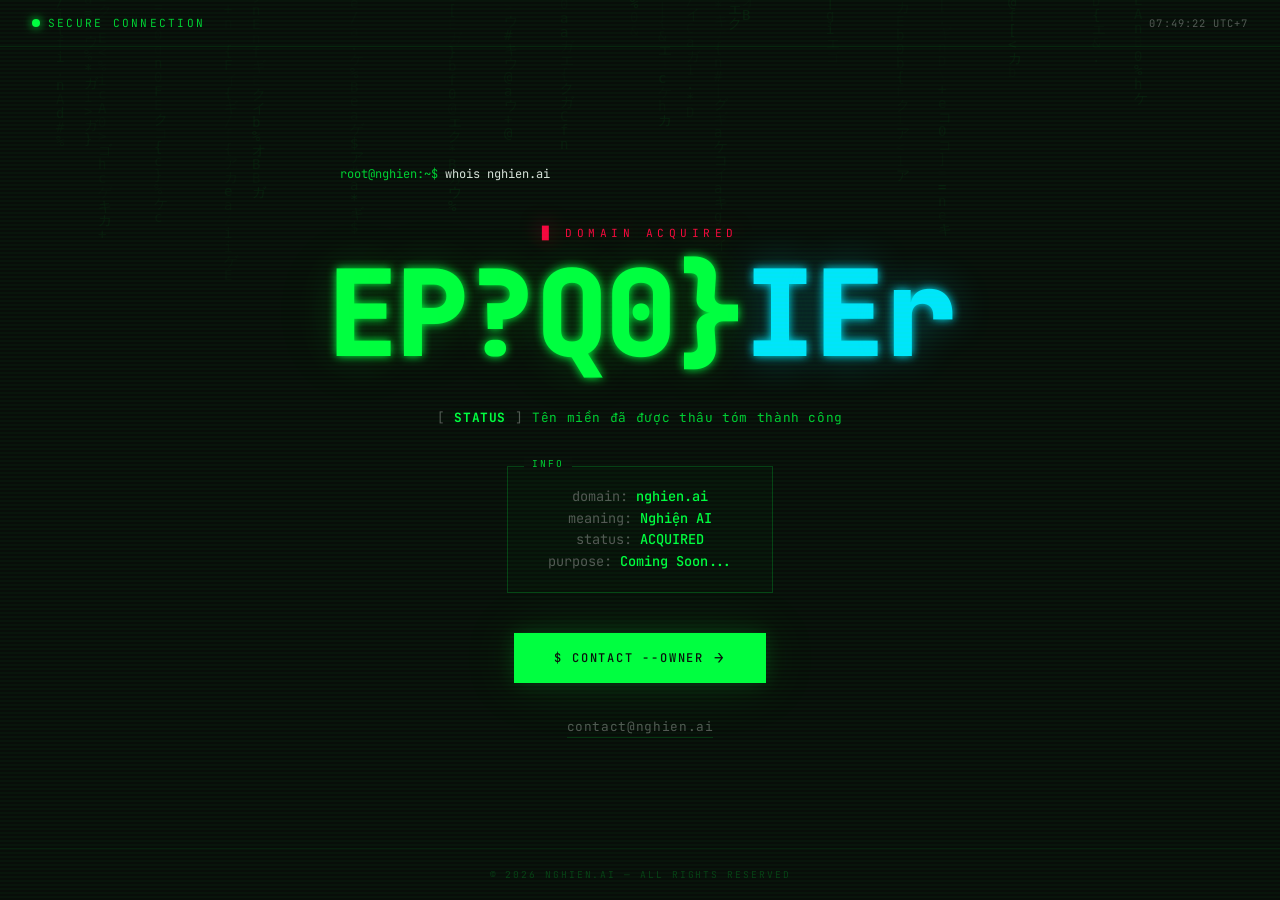
==== index.html @ be22733d "nghien.ai - domain acquired with hacker effect Co-Authored-By: Claude Opus 4.6 <noreply@anthropic.co" ====
<!DOCTYPE html>
<html lang="vi">
<head>
  <meta charset="UTF-8">
  <meta name="viewport" content="width=device-width, initial-scale=1.0">

  <title>nghien.ai — Domain Acquired</title>
  <meta name="description" content="nghien.ai — tên miền .ai premium đã được thâu tóm.">
  <meta name="robots" content="index, follow">
  <link rel="canonical" href="https://nghien.ai/">

  <!-- Open Graph -->
  <meta property="og:title" content="nghien.ai — Domain Acquired">
  <meta property="og:description" content="nghien.ai đã được thâu tóm. Coming soon.">
  <meta property="og:type" content="website">
  <meta property="og:url" content="https://nghien.ai/">

  <!-- Favicon -->
  <link rel="icon" href="./favicon.svg" type="image/svg+xml">

  <style>
    @import url('https://fonts.googleapis.com/css2?family=JetBrains+Mono:wght@300;400;500;700;800&family=Share+Tech+Mono&display=swap');

    * { margin: 0; padding: 0; box-sizing: border-box; }

    :root {
      --bg: #0a0a0a;
      --green: #00ff41;
      --green-dim: #00cc33;
      --green-dark: #003300;
      --green-glow: rgba(0, 255, 65, 0.15);
      --red: #ff0040;
      --cyan: #00e5ff;
      --white: #e0e0e0;
      --gray: #555;
      --mono: 'JetBrains Mono', 'Share Tech Mono', monospace;
    }

    html { font-size: 16px; }

    body {
      font-family: var(--mono);
      background: var(--bg);
      color: var(--green);
      min-height: 100dvh;
      display: flex;
      flex-direction: column;
      align-items: center;
      justify-content: center;
      overflow: hidden;
      position: relative;
    }

    /* Scanline effect */
    body::before {
      content: "";
      position: fixed;
      inset: 0;
      background: repeating-linear-gradient(
        0deg,
        transparent,
        transparent 2px,
        rgba(0, 255, 65, 0.03) 2px,
        rgba(0, 255, 65, 0.03) 4px
      );
      pointer-events: none;
      z-index: 100;
    }

    /* CRT flicker */
    body::after {
      content: "";
      position: fixed;
      inset: 0;
      background: rgba(0, 255, 65, 0.02);
      pointer-events: none;
      z-index: 101;
      animation: flicker 0.15s infinite;
    }

    @keyframes flicker {
      0% { opacity: 0.97; }
      5% { opacity: 0.9; }
      10% { opacity: 0.98; }
      15% { opacity: 0.92; }
      20% { opacity: 0.99; }
      50% { opacity: 0.96; }
      80% { opacity: 0.98; }
      100% { opacity: 0.97; }
    }

    /* Matrix rain canvas */
    #matrix-canvas {
      position: fixed;
      inset: 0;
      z-index: 0;
      opacity: 0.12;
    }

    /* Glitch overlay */
    .glitch-overlay {
      position: fixed;
      inset: 0;
      z-index: 2;
      pointer-events: none;
      animation: glitchOverlay 8s infinite;
    }

    @keyframes glitchOverlay {
      0%, 95%, 100% { opacity: 0; }
      96% {
        opacity: 1;
        background: linear-gradient(
          transparent 0%,
          rgba(0, 255, 65, 0.05) 40%,
          rgba(0, 255, 65, 0.1) 40.5%,
          transparent 41%,
          transparent 100%
        );
        transform: translateY(-30vh);
      }
      97% { transform: translateY(10vh); }
      98% { transform: translateY(-15vh); opacity: 0.5; }
    }

    /* Top bar */
    .topbar {
      position: fixed;
      top: 0;
      left: 0;
      right: 0;
      display: flex;
      justify-content: space-between;
      align-items: center;
      padding: 1rem 2rem;
      z-index: 10;
      border-bottom: 1px solid rgba(0, 255, 65, 0.1);
      opacity: 0;
      animation: fadeIn 0.5s ease 3s forwards;
    }

    .topbar-left {
      display: flex;
      align-items: center;
      gap: 0.5rem;
    }

    .topbar-dot {
      width: 8px;
      height: 8px;
      border-radius: 50%;
      background: var(--green);
      box-shadow: 0 0 10px var(--green), 0 0 20px var(--green-glow);
      animation: blink 1s steps(1) infinite;
    }

    @keyframes blink {
      0%, 100% { opacity: 1; }
      50% { opacity: 0; }
    }

    .topbar-label {
      font-size: 0.7rem;
      letter-spacing: 0.2em;
      text-transform: uppercase;
      color: var(--green-dim);
    }

    .topbar-right {
      font-size: 0.65rem;
      color: var(--gray);
      letter-spacing: 0.1em;
    }

    /* Main container */
    .container {
      position: relative;
      z-index: 5;
      text-align: center;
      padding: 2rem;
      max-width: 900px;
      width: 100%;
    }

    /* Terminal prompt lines */
    .terminal-lines {
      text-align: left;
      max-width: 600px;
      margin: 0 auto 2.5rem;
      font-size: 0.75rem;
      color: var(--gray);
      line-height: 1.8;
      opacity: 0;
      animation: fadeIn 0.3s ease 0.5s forwards;
    }

    .terminal-lines .line {
      opacity: 0;
      white-space: nowrap;
      overflow: hidden;
    }

    .terminal-lines .prompt {
      color: var(--green-dim);
    }

    .terminal-lines .cmd {
      color: var(--white);
    }

    .terminal-lines .success {
      color: var(--green);
    }

    .terminal-lines .warn {
      color: #ffaa00;
    }

    .terminal-lines .err {
      color: var(--red);
    }

    /* ACQUIRED title */
    .acquired-label {
      font-size: 0.7rem;
      letter-spacing: 0.4em;
      text-transform: uppercase;
      color: var(--red);
      margin-bottom: 0.8rem;
      opacity: 0;
      animation: fadeIn 0.3s ease 3.2s forwards;
      text-shadow: 0 0 20px rgba(255, 0, 64, 0.5);
    }

    .domain {
      font-family: var(--mono);
      font-size: clamp(2.8rem, 11vw, 7.5rem);
      font-weight: 800;
      line-height: 1;
      letter-spacing: -0.02em;
      white-space: nowrap;
      margin-bottom: 0.3em;
      position: relative;
      color: var(--green);
      text-shadow:
        0 0 10px var(--green),
        0 0 40px var(--green-glow),
        0 0 80px rgba(0, 255, 65, 0.08);
    }

    .domain .char {
      display: inline-block;
      opacity: 0;
      animation: hackReveal 0.1s steps(1) forwards;
    }

    .domain .dot {
      color: var(--cyan);
      text-shadow: 0 0 10px var(--cyan), 0 0 40px rgba(0, 229, 255, 0.3);
    }

    .domain .tld {
      color: var(--cyan);
      text-shadow: 0 0 10px var(--cyan), 0 0 40px rgba(0, 229, 255, 0.3);
    }

    @keyframes hackReveal {
      to { opacity: 1; }
    }

    /* Glitch effect on domain */
    .domain:hover {
      animation: glitchText 0.3s linear;
    }

    @keyframes glitchText {
      0% { transform: translate(0); }
      20% { transform: translate(-3px, 2px); text-shadow: 3px 0 var(--red), -3px 0 var(--cyan); }
      40% { transform: translate(3px, -1px); text-shadow: -3px 0 var(--red), 3px 0 var(--cyan); }
      60% { transform: translate(-1px, 1px); text-shadow: 2px 0 var(--red), -2px 0 var(--cyan); }
      80% { transform: translate(2px, -2px); text-shadow: -2px 0 var(--red), 2px 0 var(--cyan); }
      100% { transform: translate(0); text-shadow: 0 0 10px var(--green), 0 0 40px var(--green-glow); }
    }

    /* Status line */
    .status-line {
      font-size: 0.8rem;
      color: var(--green-dim);
      margin-bottom: 2.5rem;
      opacity: 0;
      animation: fadeIn 0.5s ease 3.5s forwards;
      letter-spacing: 0.05em;
    }

    .status-line .bracket {
      color: var(--gray);
    }

    .status-line .highlight {
      color: var(--green);
      font-weight: 700;
      text-shadow: 0 0 8px var(--green-glow);
    }

    /* Info box */
    .info-box {
      display: inline-block;
      border: 1px solid rgba(0, 255, 65, 0.2);
      padding: 1.2rem 2.5rem;
      margin-bottom: 2.5rem;
      position: relative;
      opacity: 0;
      animation: fadeIn 0.5s ease 3.8s forwards;
      background: rgba(0, 255, 65, 0.02);
    }

    .info-box::before {
      content: "/* ";
      position: absolute;
      top: -0.6rem;
      left: 1rem;
      background: var(--bg);
      padding: 0 0.5rem;
      font-size: 0.65rem;
      color: var(--gray);
    }

    .info-box::after {
      content: " */";
      position: absolute;
      top: -0.6rem;
      left: 2.5rem;
      background: var(--bg);
      padding: 0 0.5rem;
      font-size: 0.65rem;
      color: var(--gray);
    }

    .info-box::before {
      content: "INFO";
      color: var(--green-dim);
      font-size: 0.6rem;
      letter-spacing: 0.2em;
    }

    .info-box::after {
      content: none;
    }

    .info-text {
      font-size: 0.85rem;
      color: var(--white);
      line-height: 1.6;
    }

    .info-text .val {
      color: var(--green);
      font-weight: 500;
    }

    .info-text .key {
      color: var(--gray);
    }

    /* CTA */
    .cta-wrap {
      margin-bottom: 2rem;
      opacity: 0;
      animation: fadeIn 0.5s ease 4.2s forwards;
    }

    .cta {
      display: inline-flex;
      align-items: center;
      gap: 0.6rem;
      font-family: var(--mono);
      font-size: 0.75rem;
      font-weight: 500;
      letter-spacing: 0.15em;
      text-transform: uppercase;
      text-decoration: none;
      color: var(--bg);
      background: var(--green);
      padding: 0.9rem 2.5rem;
      border: none;
      cursor: pointer;
      position: relative;
      transition: all 0.3s ease;
      box-shadow: 0 0 20px var(--green-glow), 0 0 60px rgba(0, 255, 65, 0.1);
    }

    .cta:hover {
      background: var(--cyan);
      box-shadow: 0 0 30px rgba(0, 229, 255, 0.3), 0 0 80px rgba(0, 229, 255, 0.15);
      transform: translateY(-2px);
    }

    .cta .arrow {
      transition: transform 0.3s ease;
      font-size: 1rem;
    }

    .cta:hover .arrow {
      transform: translateX(4px);
    }

    /* Contact */
    .contact {
      opacity: 0;
      animation: fadeIn 0.5s ease 4.5s forwards;
    }

    .contact a {
      font-family: var(--mono);
      font-size: 0.8rem;
      color: var(--gray);
      text-decoration: none;
      letter-spacing: 0.05em;
      transition: color 0.3s ease, text-shadow 0.3s ease;
      border-bottom: 1px solid rgba(0, 255, 65, 0.15);
      padding-bottom: 2px;
    }

    .contact a:hover {
      color: var(--green);
      text-shadow: 0 0 8px var(--green-glow);
      border-color: var(--green);
    }

    /* Footer */
    .footer {
      position: fixed;
      bottom: 0;
      left: 0;
      right: 0;
      display: flex;
      justify-content: center;
      padding: 1.2rem 2rem;
      z-index: 10;
      border-top: 1px solid rgba(0, 255, 65, 0.05);
      opacity: 0;
      animation: fadeIn 0.5s ease 4.8s forwards;
    }

    .footer-text {
      font-size: 0.6rem;
      letter-spacing: 0.2em;
      text-transform: uppercase;
      color: rgba(0, 255, 65, 0.2);
    }

    /* Animations */
    @keyframes fadeIn {
      from { opacity: 0; }
      to { opacity: 1; }
    }

    @keyframes typeIn {
      from { width: 0; }
      to { width: 100%; }
    }

    /* Responsive */
    @media (max-width: 640px) {
      .topbar { padding: 0.8rem 1.2rem; }
      .container { padding: 1.5rem; }
      .info-box { padding: 1rem 1.5rem; }
      .terminal-lines { font-size: 0.6rem; padding: 0 0.5rem; }
      .cta { width: 100%; justify-content: center; }
    }
  </style>
</head>
<body>

  <!-- Matrix rain -->
  <canvas id="matrix-canvas" aria-hidden="true"></canvas>

  <!-- Glitch overlay -->
  <div class="glitch-overlay" aria-hidden="true"></div>

  <!-- Top bar -->
  <header class="topbar">
    <div class="topbar-left">
      <span class="topbar-dot"></span>
      <span class="topbar-label">Secure Connection</span>
    </div>
    <span class="topbar-right" id="clock"></span>
  </header>

  <main class="container">

    <!-- Terminal output -->
    <div class="terminal-lines" id="terminal"></div>

    <!-- Domain acquired -->
    <p class="acquired-label">&#9608; DOMAIN ACQUIRED</p>

    <h1 class="domain" id="domain-name" aria-label="nghien.ai"></h1>

    <p class="status-line">
      <span class="bracket">[</span>
      <span class="highlight">STATUS</span>
      <span class="bracket">]</span>
      Tên miền đã được thâu tóm thành công
    </p>

    <div class="info-box">
      <p class="info-text">
        <span class="key">domain:</span> <span class="val">nghien.ai</span><br>
        <span class="key">meaning:</span> <span class="val">Nghiện AI</span><br>
        <span class="key">status:</span> <span class="val">ACQUIRED</span><br>
        <span class="key">purpose:</span> <span class="val">Coming Soon...</span>
      </p>
    </div>

    <div class="cta-wrap">
      <a class="cta" id="cta-btn" href="#" role="button">
        <span>$ contact --owner</span>
        <span class="arrow">&rarr;</span>
      </a>
    </div>

    <div class="contact">
      <span id="email-link-wrap"></span>
    </div>

    <noscript>
      <div class="contact">
        <p>Email: contact [at] nghien [dot] ai</p>
      </div>
    </noscript>
  </main>

  <footer class="footer">
    <span class="footer-text">&copy; 2026 nghien.ai &mdash; all rights reserved</span>
  </footer>

  <script>
    (function() {
      // ── Matrix Rain ──────────────────────────────────
      var canvas = document.getElementById('matrix-canvas');
      var ctx = canvas.getContext('2d');

      function resizeCanvas() {
        canvas.width = window.innerWidth;
        canvas.height = window.innerHeight;
      }
      resizeCanvas();
      window.addEventListener('resize', resizeCanvas);

      var chars = 'nghien.aiアイウエオカキクケコ01ABCDEFabcdef{}[]<>/\\|=+-*@#$%&ガギグゲゴ';
      var fontSize = 14;
      var columns = Math.floor(canvas.width / fontSize);
      var drops = [];
      for (var i = 0; i < columns; i++) {
        drops[i] = Math.random() * -100;
      }

      function drawMatrix() {
        ctx.fillStyle = 'rgba(10, 10, 10, 0.05)';
        ctx.fillRect(0, 0, canvas.width, canvas.height);
        ctx.fillStyle = '#00ff41';
        ctx.font = fontSize + 'px monospace';

        for (var i = 0; i < drops.length; i++) {
          var char = chars[Math.floor(Math.random() * chars.length)];
          var x = i * fontSize;
          var y = drops[i] * fontSize;

          if (y > 0) {
            ctx.globalAlpha = Math.random() * 0.5 + 0.1;
            ctx.fillText(char, x, y);
          }

          if (y > canvas.height && Math.random() > 0.975) {
            drops[i] = 0;
          }
          drops[i]++;
        }
        ctx.globalAlpha = 1;
        requestAnimationFrame(drawMatrix);
      }
      drawMatrix();

      // ── Terminal typing effect ────────────────────────
      var termLines = [
        { prompt: 'root@nghien:~$ ', cmd: 'whois nghien.ai', delay: 800 },
        { text: '  Domain Name: NGHIEN.AI', cls: '', delay: 200 },
        { text: '  Registry Status: ACTIVE', cls: 'success', delay: 150 },
        { text: '  Registrant: [REDACTED]', cls: 'warn', delay: 150 },
        { prompt: 'root@nghien:~$ ', cmd: 'nslookup nghien.ai', delay: 600 },
        { text: '  Server: dns.cloudflare.com', cls: '', delay: 150 },
        { text: '  Address: 104.21.xx.xx', cls: '', delay: 150 },
        { prompt: 'root@nghien:~$ ', cmd: 'sudo acquire --domain nghien.ai --force', delay: 800 },
        { text: '  [################] 100%', cls: 'success', delay: 400 },
        { text: '  ✓ DOMAIN ACQUIRED SUCCESSFULLY', cls: 'success', delay: 300 },
      ];

      var terminal = document.getElementById('terminal');
      var lineIndex = 0;
      var baseDelay = 500;

      function addTermLine() {
        if (lineIndex >= termLines.length) return;
        var line = termLines[lineIndex];
        var div = document.createElement('div');
        div.className = 'line';

        if (line.prompt) {
          var promptSpan = document.createElement('span');
          promptSpan.className = 'prompt';
          promptSpan.textContent = line.prompt;
          div.appendChild(promptSpan);
          var cmdSpan = document.createElement('span');
          cmdSpan.className = 'cmd';
          cmdSpan.textContent = line.cmd;
          div.appendChild(cmdSpan);
        } else {
          div.className = 'line ' + (line.cls || '');
          div.textContent = line.text;
        }

        terminal.appendChild(div);

        // Animate in
        requestAnimationFrame(function() {
          div.style.opacity = '1';
        });

        lineIndex++;
        if (lineIndex < termLines.length) {
          setTimeout(addTermLine, line.delay || 200);
        }
      }

      setTimeout(addTermLine, 600);

      // ── Domain name character scramble reveal ─────────
      var name = 'nghien';
      var dot = '.';
      var tld = 'ai';
      var el = document.getElementById('domain-name');
      var allChars = (name + dot + tld).split('');
      var scrambleChars = 'ABCDEFGHIJKLMNOPQRSTUVWXYZabcdefghijklmnopqrstuvwxyz0123456789@#$%&*!?<>{}[]';
      var spans = [];

      allChars.forEach(function(c, i) {
        var span = document.createElement('span');
        span.className = 'char';
        if (i === name.length) span.classList.add('dot');
        if (i > name.length) span.classList.add('tld');
        span.textContent = scrambleChars[Math.floor(Math.random() * scrambleChars.length)];
        span.style.animationDelay = (3 + i * 0.05) + 's';
        el.appendChild(span);
        spans.push({ el: span, target: c, index: i });
      });

      // Scramble then reveal
      var scrambleStart = 2600;
      var scrambleInterval = 40;
      var revealStart = 3000;

      spans.forEach(function(item) {
        var scrambleTimer = setInterval(function() {
          item.el.textContent = scrambleChars[Math.floor(Math.random() * scrambleChars.length)];
        }, scrambleInterval);

        setTimeout(function() {
          clearInterval(scrambleTimer);
          item.el.textContent = item.target;
        }, revealStart + item.index * 80);
      });

      // ── Email obfuscation ────────────────────────────
      var u = 'contact';
      var d = 'nghien.ai';
      var addr = u + '@' + d;

      var cta = document.getElementById('cta-btn');
      cta.href = 'mailto:' + addr + '?subject=Inquiry%20about%20nghien.ai';

      var wrap = document.getElementById('email-link-wrap');
      var a = document.createElement('a');
      a.href = 'mailto:' + addr;
      a.textContent = addr;
      wrap.appendChild(a);

      // ── Clock ────────────────────────────────────────
      var clockEl = document.getElementById('clock');
      function updateClock() {
        var now = new Date();
        var h = String(now.getHours()).padStart(2, '0');
        var m = String(now.getMinutes()).padStart(2, '0');
        var s = String(now.getSeconds()).padStart(2, '0');
        clockEl.textContent = h + ':' + m + ':' + s + ' UTC+7';
      }
      updateClock();
      setInterval(updateClock, 1000);

      // ── Random glitch on domain ──────────────────────
      setInterval(function() {
        if (Math.random() > 0.92) {
          el.style.transform = 'translate(' + (Math.random() * 4 - 2) + 'px,' + (Math.random() * 4 - 2) + 'px)';
          el.style.textShadow = (Math.random() * 4 - 2) + 'px 0 #ff0040, ' + (Math.random() * -4 + 2) + 'px 0 #00e5ff';
          setTimeout(function() {
            el.style.transform = '';
            el.style.textShadow = '0 0 10px #00ff41, 0 0 40px rgba(0,255,65,0.15), 0 0 80px rgba(0,255,65,0.08)';
          }, 100 + Math.random() * 100);
        }
      }, 200);

    })();
  </script>

</body>
</html>
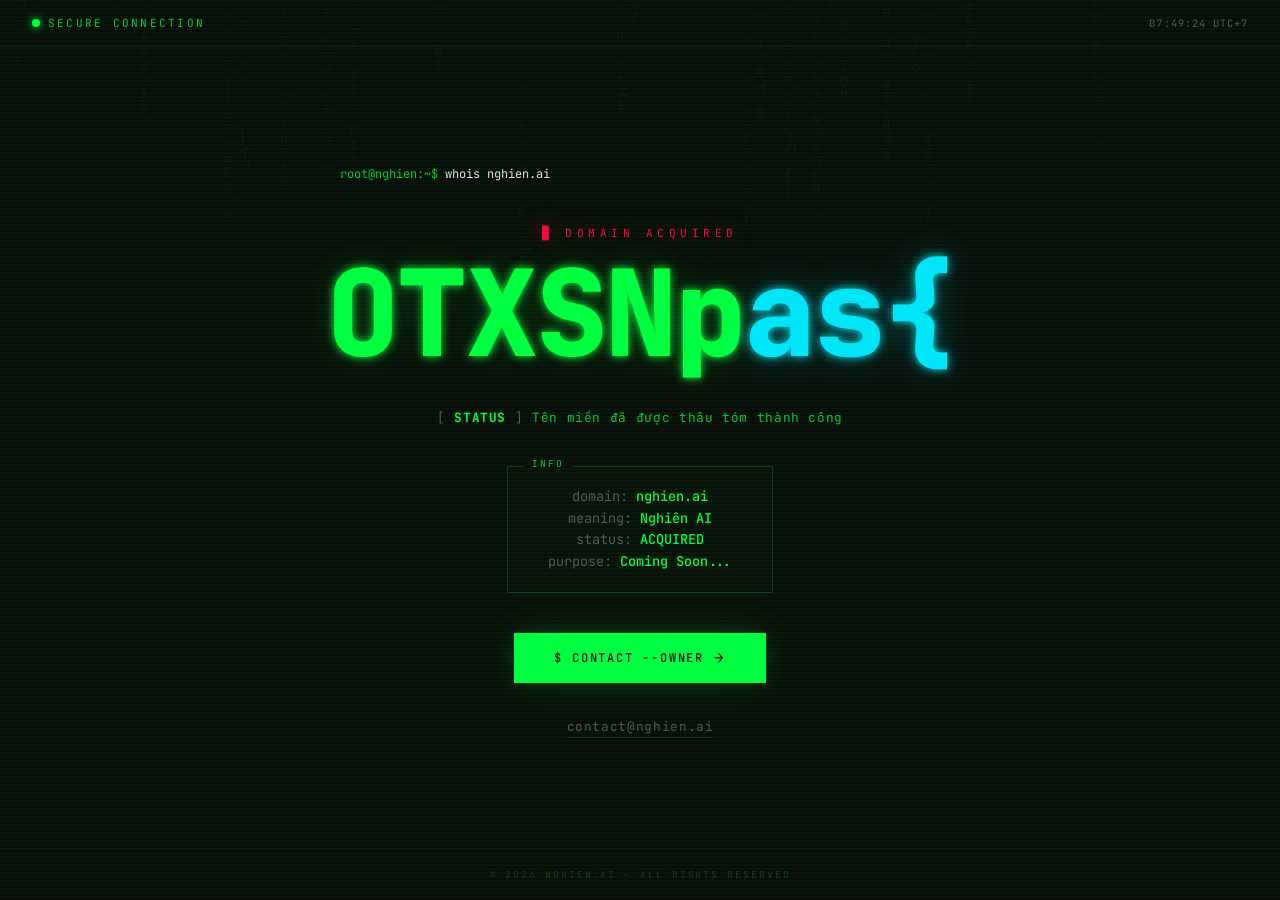
==== commit 039ed29c: "fix: Nghiện AI -> Nghiên AI" ====
--- a/index.html
+++ b/index.html
@@ -507,7 +507,7 @@
     <div class="info-box">
       <p class="info-text">
         <span class="key">domain:</span> <span class="val">nghien.ai</span><br>
-        <span class="key">meaning:</span> <span class="val">Nghiện AI</span><br>
+        <span class="key">meaning:</span> <span class="val">Nghiên AI</span><br>
         <span class="key">status:</span> <span class="val">ACQUIRED</span><br>
         <span class="key">purpose:</span> <span class="val">Coming Soon...</span>
       </p>
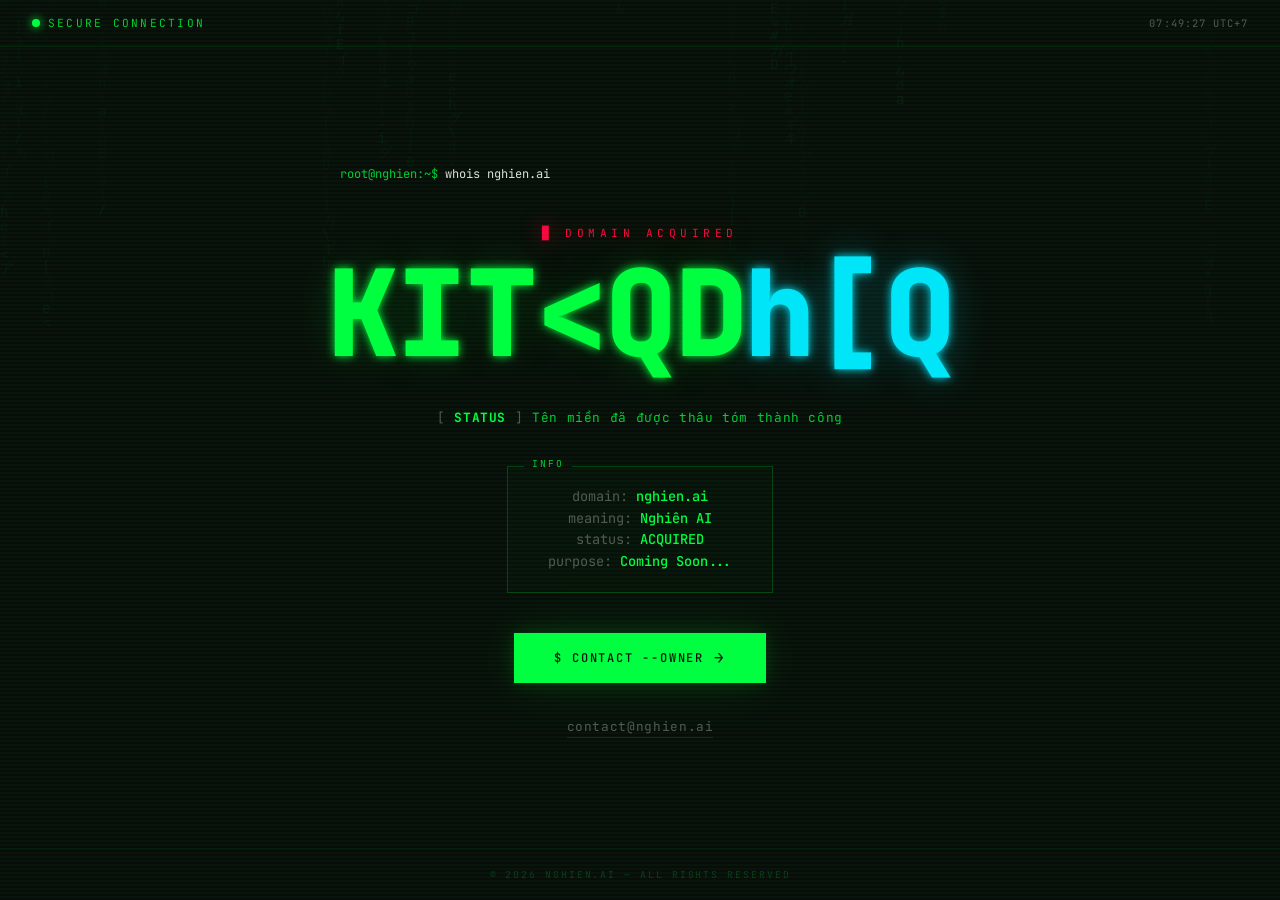
==== commit 722f5022: "feat: countdown 5s rồi redirect sang Facebook group" ====
--- a/index.html
+++ b/index.html
@@ -460,6 +460,53 @@
       to { width: 100%; }
     }
 
+    /* Redirect countdown */
+    .redirect-bar {
+      position: fixed;
+      bottom: 3rem;
+      left: 50%;
+      transform: translateX(-50%);
+      z-index: 20;
+      display: flex;
+      align-items: center;
+      gap: 0.8rem;
+      font-family: var(--mono);
+      font-size: 0.75rem;
+      color: var(--gray);
+      letter-spacing: 0.08em;
+      opacity: 0;
+      transition: opacity 0.5s ease;
+      white-space: nowrap;
+    }
+
+    .redirect-bar.visible { opacity: 1; }
+
+    .redirect-bar .count {
+      font-size: 1.1rem;
+      font-weight: 700;
+      color: var(--green);
+      text-shadow: 0 0 10px var(--green-glow);
+      min-width: 1.2rem;
+      text-align: center;
+    }
+
+    .redirect-bar .bar-track {
+      width: 120px;
+      height: 2px;
+      background: rgba(0, 255, 65, 0.12);
+      border-radius: 2px;
+      overflow: hidden;
+    }
+
+    .redirect-bar .bar-fill {
+      height: 100%;
+      background: var(--green);
+      width: 100%;
+      box-shadow: 0 0 6px var(--green-glow);
+      transform-origin: left;
+      transition: transform linear;
+    }
+
     /* Responsive */
     @media (max-width: 640px) {
       .topbar { padding: 0.8rem 1.2rem; }
@@ -530,6 +577,14 @@
       </div>
     </noscript>
   </main>
+
+  <!-- Redirect countdown bar -->
+  <div class="redirect-bar" id="redirect-bar">
+    <span>Chuyển hướng sau</span>
+    <span class="count" id="countdown-num">5</span>
+    <span>giây</span>
+    <div class="bar-track"><div class="bar-fill" id="bar-fill"></div></div>
+  </div>
 
   <footer class="footer">
     <span class="footer-text">&copy; 2026 nghien.ai &mdash; all rights reserved</span>
@@ -709,6 +764,38 @@
         }
       }, 200);
 
+      // ── Countdown & redirect ─────────────────────────
+      var REDIRECT_URL = 'https://www.facebook.com/groups/aiartworksvn';
+      var COUNTDOWN_SECS = 5;
+      var EFFECTS_DONE_AT = 5500; // ms — after all animations finish
+
+      setTimeout(function() {
+        var bar = document.getElementById('redirect-bar');
+        var numEl = document.getElementById('countdown-num');
+        var fillEl = document.getElementById('bar-fill');
+        var remaining = COUNTDOWN_SECS;
+
+        bar.classList.add('visible');
+
+        // Start progress bar shrink
+        fillEl.style.transition = 'transform ' + COUNTDOWN_SECS + 's linear';
+        requestAnimationFrame(function() {
+          requestAnimationFrame(function() {
+            fillEl.style.transform = 'scaleX(0)';
+          });
+        });
+
+        // Tick every second
+        var ticker = setInterval(function() {
+          remaining--;
+          numEl.textContent = remaining;
+          if (remaining <= 0) {
+            clearInterval(ticker);
+            window.location.href = REDIRECT_URL;
+          }
+        }, 1000);
+      }, EFFECTS_DONE_AT);
+
     })();
   </script>
 
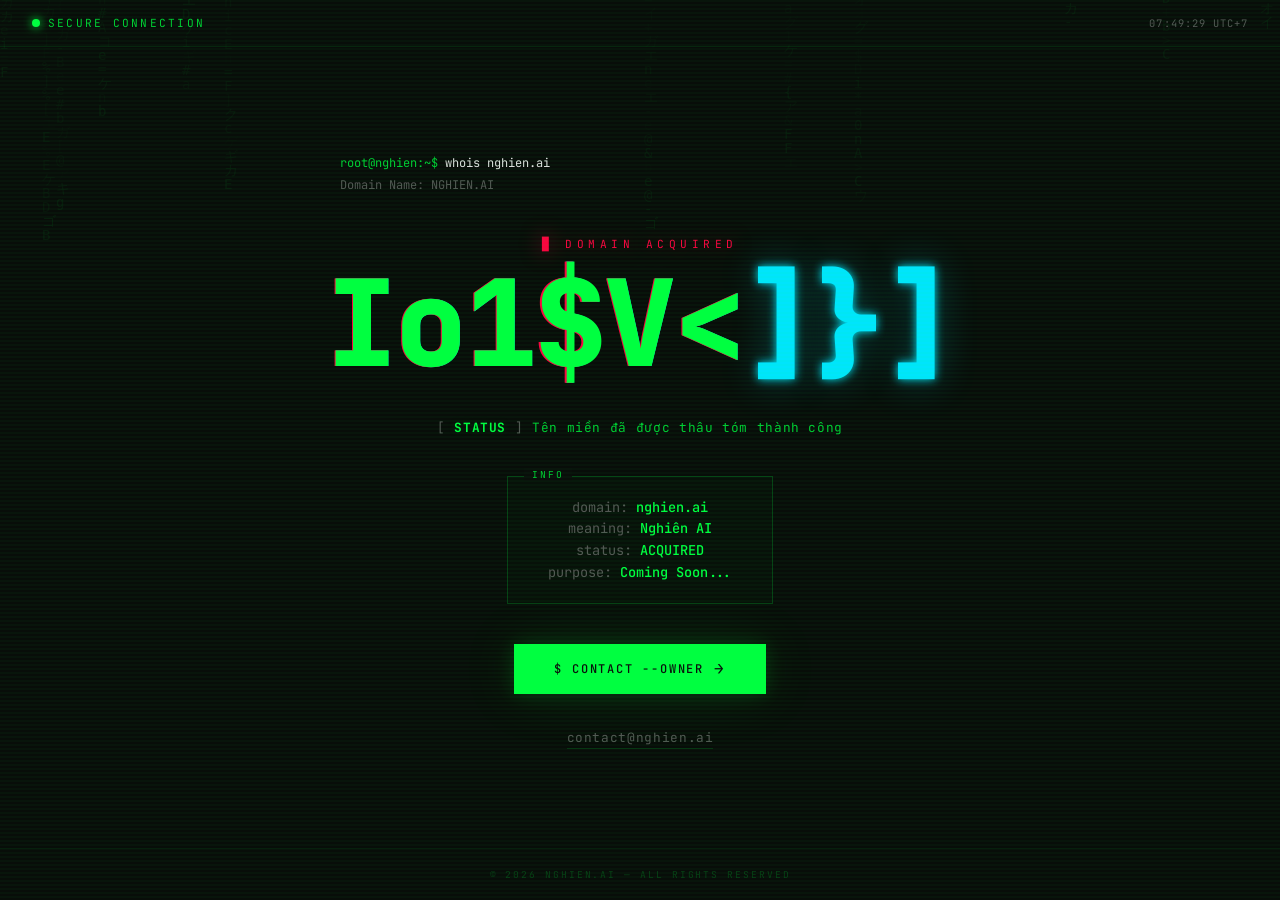
==== commit c3579a8a: "feat: hack takeover effect trước khi redirect" ====
--- a/index.html
+++ b/index.html
@@ -460,51 +460,217 @@
       to { width: 100%; }
     }
 
-    /* Redirect countdown */
-    .redirect-bar {
+    /* Hack takeover panel */
+    .hack-panel {
       position: fixed;
-      bottom: 3rem;
+      inset: 0;
+      z-index: 50;
+      display: flex;
+      flex-direction: column;
+      align-items: center;
+      justify-content: center;
+      background: rgba(0,0,0,0);
+      pointer-events: none;
+      opacity: 0;
+      transition: opacity 0.3s ease;
+    }
+
+    .hack-panel.visible {
+      opacity: 1;
+      pointer-events: all;
+    }
+
+    /* Dark overlay that intensifies */
+    .hack-panel::before {
+      content: "";
+      position: absolute;
+      inset: 0;
+      background: rgba(0,0,0,0.82);
+      z-index: -1;
+    }
+
+    /* Red border flash on panel */
+    .hack-panel::after {
+      content: "";
+      position: absolute;
+      inset: 0;
+      border: 2px solid var(--red);
+      z-index: -1;
+      animation: borderFlash 0.4s steps(1) infinite;
+      opacity: 0;
+    }
+
+    .hack-panel.active::after { opacity: 1; }
+
+    @keyframes borderFlash {
+      0%, 100% { opacity: 0; }
+      50% { opacity: 0.6; }
+    }
+
+    .hack-box {
+      border: 1px solid rgba(255,0,64,0.4);
+      padding: 2rem 3rem;
+      text-align: center;
+      position: relative;
+      max-width: 520px;
+      width: 90%;
+      animation: hackBoxShake 0.08s linear infinite;
+      animation-play-state: paused;
+    }
+
+    .hack-panel.shaking .hack-box {
+      animation-play-state: running;
+    }
+
+    @keyframes hackBoxShake {
+      0%   { transform: translate(0,0); }
+      25%  { transform: translate(-2px, 1px); }
+      50%  { transform: translate(2px, -1px); }
+      75%  { transform: translate(-1px, 2px); }
+      100% { transform: translate(1px, -2px); }
+    }
+
+    .hack-box::before {
+      content: "⚠ INTRUSION DETECTED";
+      position: absolute;
+      top: -0.7rem;
       left: 50%;
       transform: translateX(-50%);
-      z-index: 20;
+      background: var(--bg);
+      padding: 0 0.8rem;
+      font-size: 0.6rem;
+      font-family: var(--mono);
+      letter-spacing: 0.2em;
+      color: var(--red);
+      text-shadow: 0 0 10px rgba(255,0,64,0.6);
+      white-space: nowrap;
+      animation: labelBlink 0.5s steps(1) infinite;
+    }
+
+    @keyframes labelBlink {
+      0%, 100% { opacity: 1; }
+      50% { opacity: 0; }
+    }
+
+    .hack-warning {
+      font-family: var(--mono);
+      font-size: 0.65rem;
+      letter-spacing: 0.25em;
+      text-transform: uppercase;
+      color: var(--red);
+      text-shadow: 0 0 12px rgba(255,0,64,0.5);
+      margin-bottom: 1.2rem;
+    }
+
+    .hack-title {
+      font-family: var(--mono);
+      font-size: clamp(1.1rem, 4vw, 1.6rem);
+      font-weight: 700;
+      color: var(--white);
+      margin-bottom: 0.4rem;
+      line-height: 1.2;
+    }
+
+    .hack-title .brace { color: var(--red); }
+
+    .hack-sub {
+      font-family: var(--mono);
+      font-size: 0.72rem;
+      color: var(--gray);
+      margin-bottom: 1.8rem;
+      letter-spacing: 0.05em;
+    }
+
+    /* Terminal log lines inside panel */
+    .hack-log {
+      text-align: left;
+      margin-bottom: 1.6rem;
+      font-size: 0.68rem;
+      font-family: var(--mono);
+      color: var(--gray);
+      line-height: 1.9;
+      min-height: 5.5rem;
+    }
+
+    .hack-log .log-line { opacity: 0; transition: opacity 0.2s; }
+    .hack-log .log-line.show { opacity: 1; }
+    .hack-log .log-err  { color: var(--red); }
+    .hack-log .log-ok   { color: var(--green); }
+    .hack-log .log-warn { color: #ffaa00; }
+
+    /* Big countdown number */
+    .hack-count-wrap {
       display: flex;
       align-items: center;
-      gap: 0.8rem;
-      font-family: var(--mono);
-      font-size: 0.75rem;
+      justify-content: center;
+      gap: 1rem;
+      margin-bottom: 1.4rem;
+    }
+
+    .hack-count {
+      font-family: var(--mono);
+      font-size: 3.5rem;
+      font-weight: 800;
+      color: var(--red);
+      text-shadow: 0 0 20px rgba(255,0,64,0.6), 0 0 60px rgba(255,0,64,0.2);
+      line-height: 1;
+      min-width: 2ch;
+      text-align: center;
+      animation: countPulse 1s ease-in-out infinite;
+    }
+
+    @keyframes countPulse {
+      0%, 100% { opacity: 1; transform: scale(1); }
+      50% { opacity: 0.7; transform: scale(0.95); }
+    }
+
+    .hack-count-label {
+      font-family: var(--mono);
+      font-size: 0.65rem;
       color: var(--gray);
-      letter-spacing: 0.08em;
-      opacity: 0;
-      transition: opacity 0.5s ease;
-      white-space: nowrap;
-    }
-
-    .redirect-bar.visible { opacity: 1; }
-
-    .redirect-bar .count {
-      font-size: 1.1rem;
-      font-weight: 700;
-      color: var(--green);
-      text-shadow: 0 0 10px var(--green-glow);
-      min-width: 1.2rem;
-      text-align: center;
-    }
-
-    .redirect-bar .bar-track {
-      width: 120px;
-      height: 2px;
-      background: rgba(0, 255, 65, 0.12);
+      letter-spacing: 0.15em;
+      text-transform: uppercase;
+      line-height: 1.5;
+    }
+
+    /* Progress bar */
+    .hack-progress {
+      width: 100%;
+      height: 3px;
+      background: rgba(255,0,64,0.12);
       border-radius: 2px;
       overflow: hidden;
-    }
-
-    .redirect-bar .bar-fill {
+      margin-bottom: 1rem;
+    }
+
+    .hack-progress-fill {
       height: 100%;
-      background: var(--green);
+      background: linear-gradient(90deg, var(--red), #ff6b6b);
       width: 100%;
-      box-shadow: 0 0 6px var(--green-glow);
       transform-origin: left;
+      box-shadow: 0 0 8px rgba(255,0,64,0.5);
       transition: transform linear;
+    }
+
+    .hack-dest {
+      font-family: var(--mono);
+      font-size: 0.62rem;
+      color: rgba(255,0,64,0.5);
+      letter-spacing: 0.08em;
+      word-break: break-all;
+    }
+
+    /* Glitch intensifier on body */
+    body.being-hacked::after {
+      animation: hackedFlicker 0.05s infinite !important;
+      background: rgba(255,0,64,0.03) !important;
+    }
+
+    @keyframes hackedFlicker {
+      0%  { opacity: 0.95; }
+      33% { opacity: 0.7; }
+      66% { opacity: 1; }
+      100%{ opacity: 0.8; }
     }
 
     /* Responsive */
@@ -578,12 +744,26 @@
     </noscript>
   </main>
 
-  <!-- Redirect countdown bar -->
-  <div class="redirect-bar" id="redirect-bar">
-    <span>Chuyển hướng sau</span>
-    <span class="count" id="countdown-num">5</span>
-    <span>giây</span>
-    <div class="bar-track"><div class="bar-fill" id="bar-fill"></div></div>
+  <!-- Hack takeover panel -->
+  <div class="hack-panel" id="hack-panel">
+    <div class="hack-box" id="hack-box">
+      <p class="hack-warning">&#9608;&#9608; System Override &#9608;&#9608;</p>
+      <h2 class="hack-title"><span class="brace">[</span> ACCESS GRANTED <span class="brace">]</span></h2>
+      <p class="hack-sub">Đang chiếm quyền điều khiển và chuyển hướng...</p>
+
+      <div class="hack-log" id="hack-log"></div>
+
+      <div class="hack-count-wrap">
+        <div class="hack-count" id="hack-count">5</div>
+        <div class="hack-count-label">giây<br>còn lại</div>
+      </div>
+
+      <div class="hack-progress">
+        <div class="hack-progress-fill" id="hack-fill"></div>
+      </div>
+
+      <p class="hack-dest" id="hack-dest">&gt; redirecting to: ████████████████</p>
+    </div>
   </div>
 
   <footer class="footer">
@@ -764,20 +944,54 @@
         }
       }, 200);
 
-      // ── Countdown & redirect ─────────────────────────
+      // ── Hack takeover & redirect ─────────────────────
       var REDIRECT_URL = 'https://www.facebook.com/groups/aiartworksvn';
       var COUNTDOWN_SECS = 5;
-      var EFFECTS_DONE_AT = 5500; // ms — after all animations finish
+      var EFFECTS_DONE_AT = 5500;
+
+      var hackLogLines = [
+        { text: '> scanning target: nghien.ai...', cls: '', delay: 0 },
+        { text: '> firewall bypassed successfully', cls: 'log-ok', delay: 400 },
+        { text: '> injecting redirect payload...', cls: 'log-warn', delay: 800 },
+        { text: '> OVERRIDE ACCEPTED — taking control', cls: 'log-err', delay: 1200 },
+        { text: '> destination locked: facebook.com/groups/aiartworksvn', cls: 'log-ok', delay: 1700 },
+      ];
 
       setTimeout(function() {
-        var bar = document.getElementById('redirect-bar');
-        var numEl = document.getElementById('countdown-num');
-        var fillEl = document.getElementById('bar-fill');
+        var panel = document.getElementById('hack-panel');
+        var box = document.getElementById('hack-box');
+        var countEl = document.getElementById('hack-count');
+        var fillEl = document.getElementById('hack-fill');
+        var logEl = document.getElementById('hack-log');
+        var destEl = document.getElementById('hack-dest');
+
+        // Body glitch mode
+        document.body.classList.add('being-hacked');
+
+        // Show panel
+        panel.classList.add('visible');
+        setTimeout(function() { panel.classList.add('active'); }, 200);
+
+        // Render log lines
+        hackLogLines.forEach(function(line) {
+          var div = document.createElement('div');
+          div.className = 'log-line ' + (line.cls || '');
+          div.textContent = line.text;
+          logEl.appendChild(div);
+          setTimeout(function() { div.classList.add('show'); }, line.delay + 200);
+        });
+
+        // Reveal destination after a delay
+        setTimeout(function() {
+          destEl.textContent = '> redirecting to: ' + REDIRECT_URL;
+          destEl.style.color = 'rgba(255,0,64,0.85)';
+        }, 2200);
+
+        // Start shake
+        setTimeout(function() { panel.classList.add('shaking'); }, 3000);
+
+        // Progress bar drain
         var remaining = COUNTDOWN_SECS;
-
-        bar.classList.add('visible');
-
-        // Start progress bar shrink
         fillEl.style.transition = 'transform ' + COUNTDOWN_SECS + 's linear';
         requestAnimationFrame(function() {
           requestAnimationFrame(function() {
@@ -788,10 +1002,14 @@
         // Tick every second
         var ticker = setInterval(function() {
           remaining--;
-          numEl.textContent = remaining;
+          countEl.textContent = remaining;
           if (remaining <= 0) {
             clearInterval(ticker);
-            window.location.href = REDIRECT_URL;
+            // Full-screen flash then redirect
+            document.body.style.background = '#ff0040';
+            setTimeout(function() {
+              window.location.href = REDIRECT_URL;
+            }, 150);
           }
         }, 1000);
       }, EFFECTS_DONE_AT);
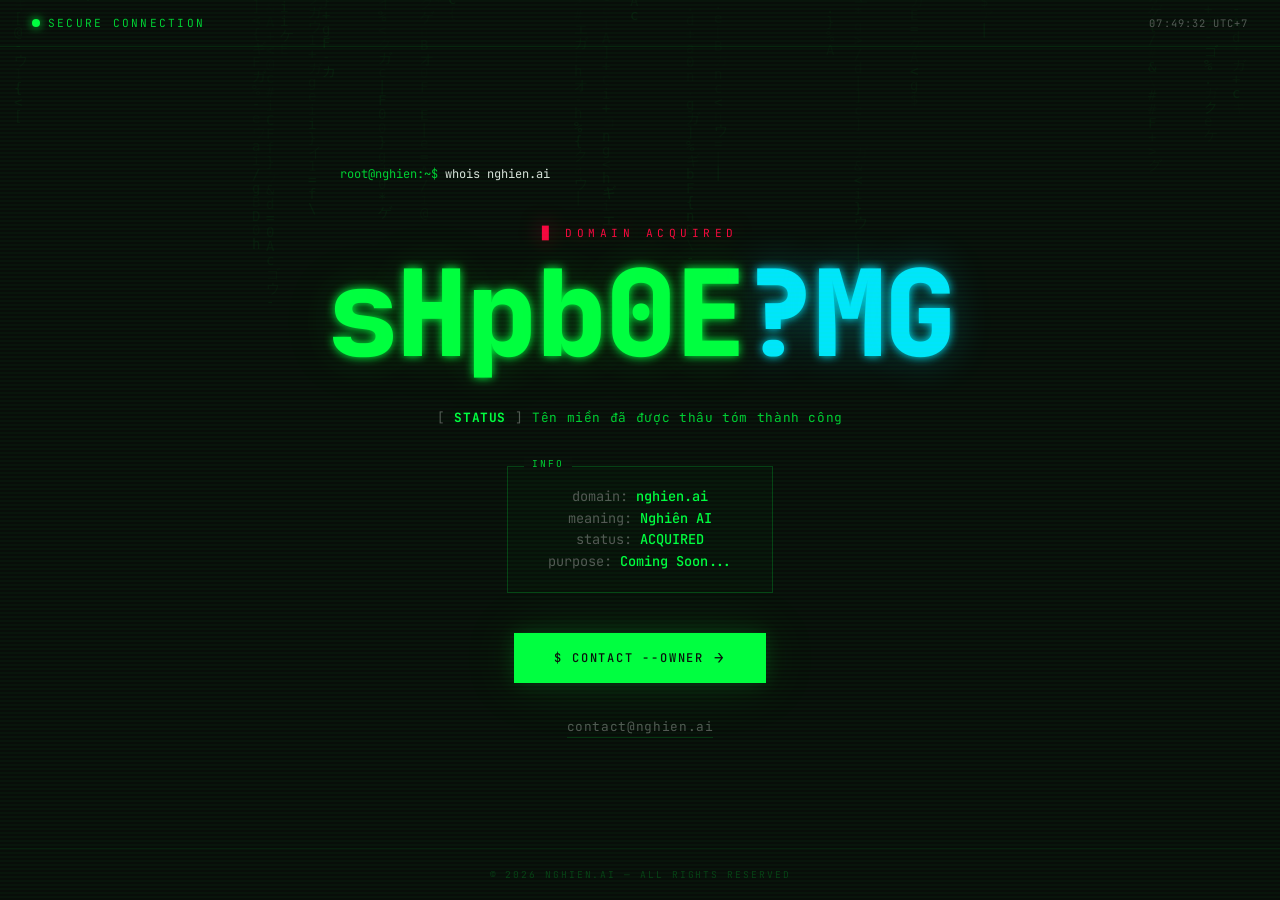
==== commit e414461a: "fix: chờ thêm 5s sau effects rồi mới đếm ngược" ====
--- a/index.html
+++ b/index.html
@@ -947,7 +947,7 @@
       // ── Hack takeover & redirect ─────────────────────
       var REDIRECT_URL = 'https://www.facebook.com/groups/aiartworksvn';
       var COUNTDOWN_SECS = 5;
-      var EFFECTS_DONE_AT = 5500;
+      var EFFECTS_DONE_AT = 10500; // 5.5s effects + 5s chờ
 
       var hackLogLines = [
         { text: '> scanning target: nghien.ai...', cls: '', delay: 0 },
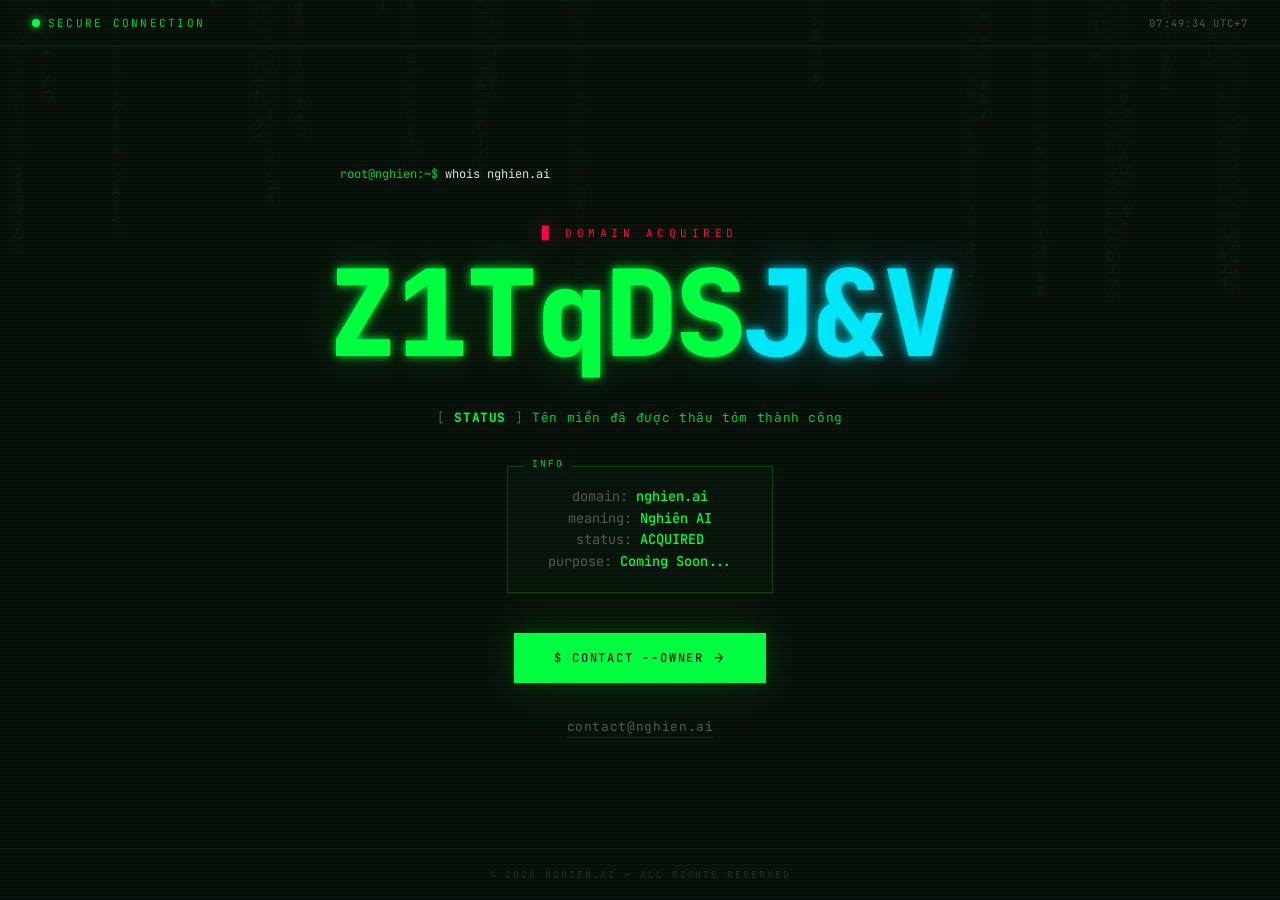
==== commit fad92d54: "fix: chờ 3s sau effects rồi đếm ngược" ====
--- a/index.html
+++ b/index.html
@@ -947,7 +947,7 @@
       // ── Hack takeover & redirect ─────────────────────
       var REDIRECT_URL = 'https://www.facebook.com/groups/aiartworksvn';
       var COUNTDOWN_SECS = 5;
-      var EFFECTS_DONE_AT = 10500; // 5.5s effects + 5s chờ
+      var EFFECTS_DONE_AT = 8500; // 5.5s effects + 3s chờ
 
       var hackLogLines = [
         { text: '> scanning target: nghien.ai...', cls: '', delay: 0 },
